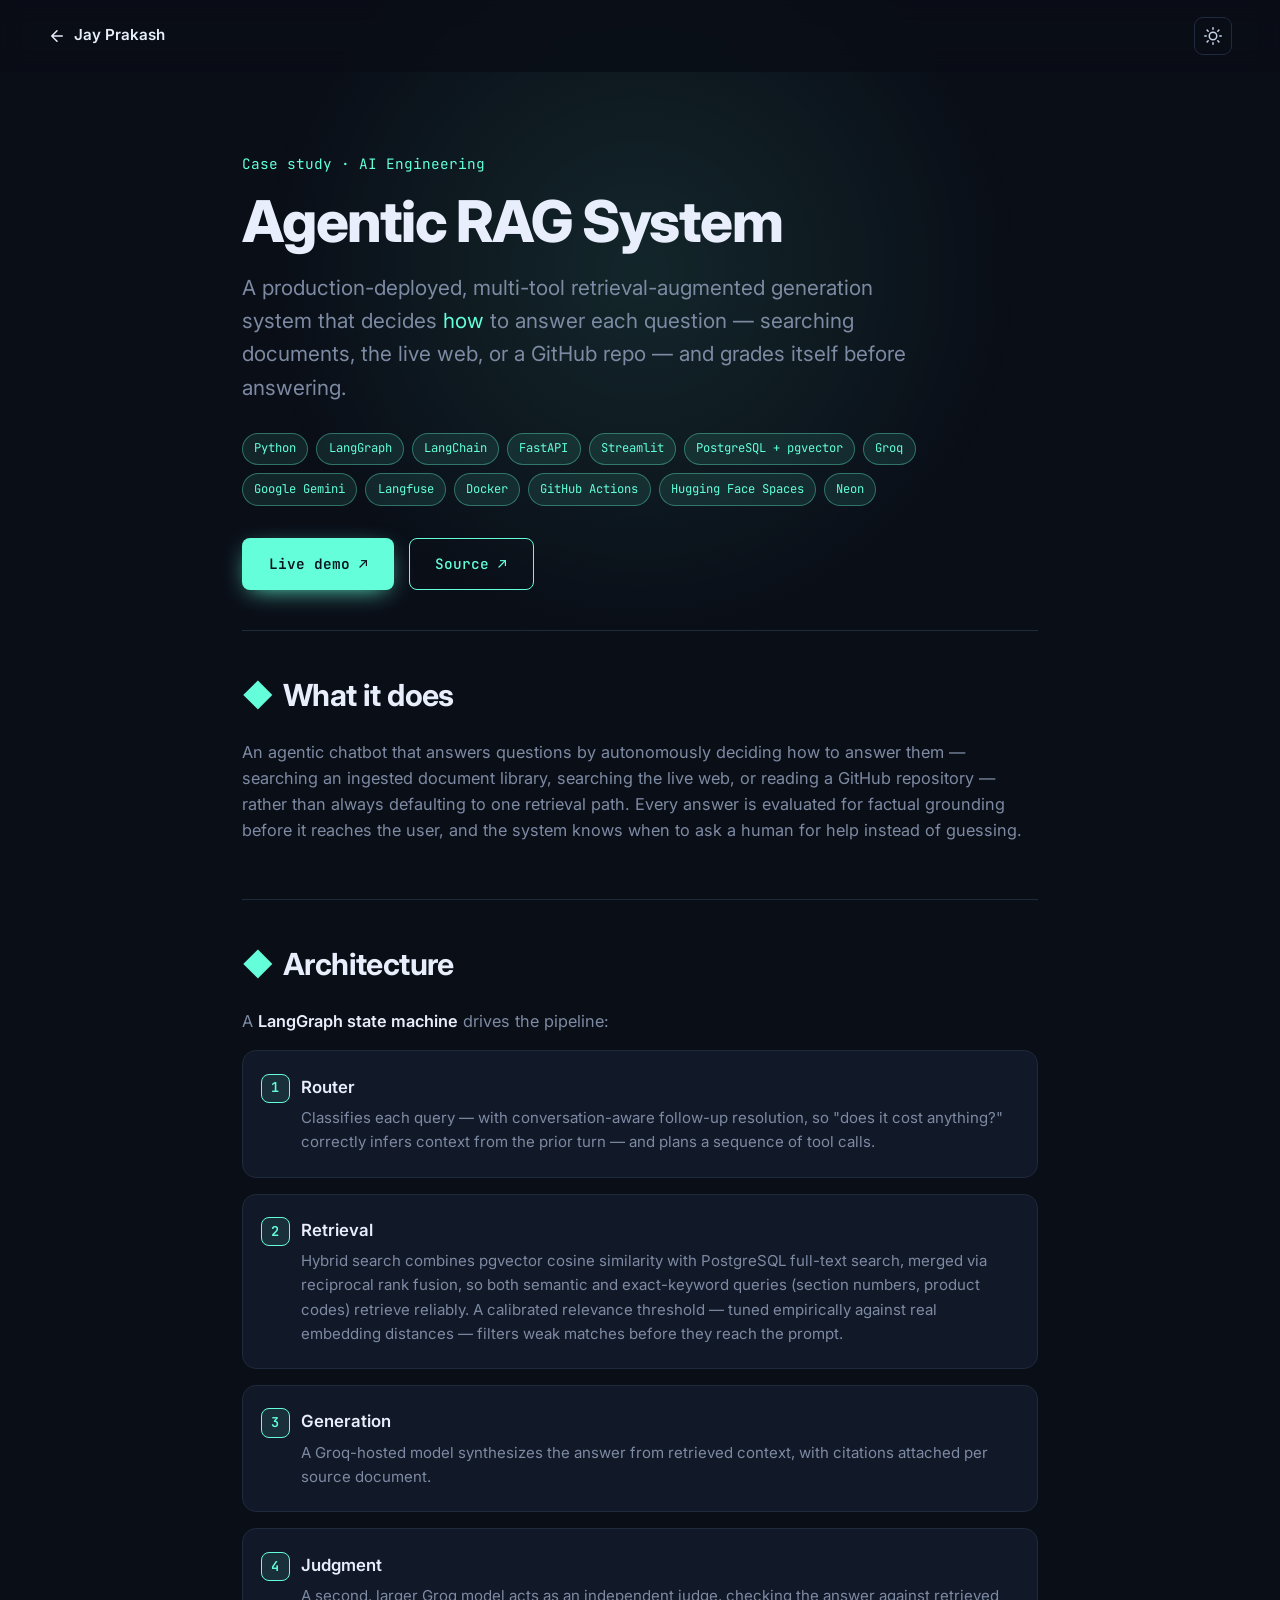
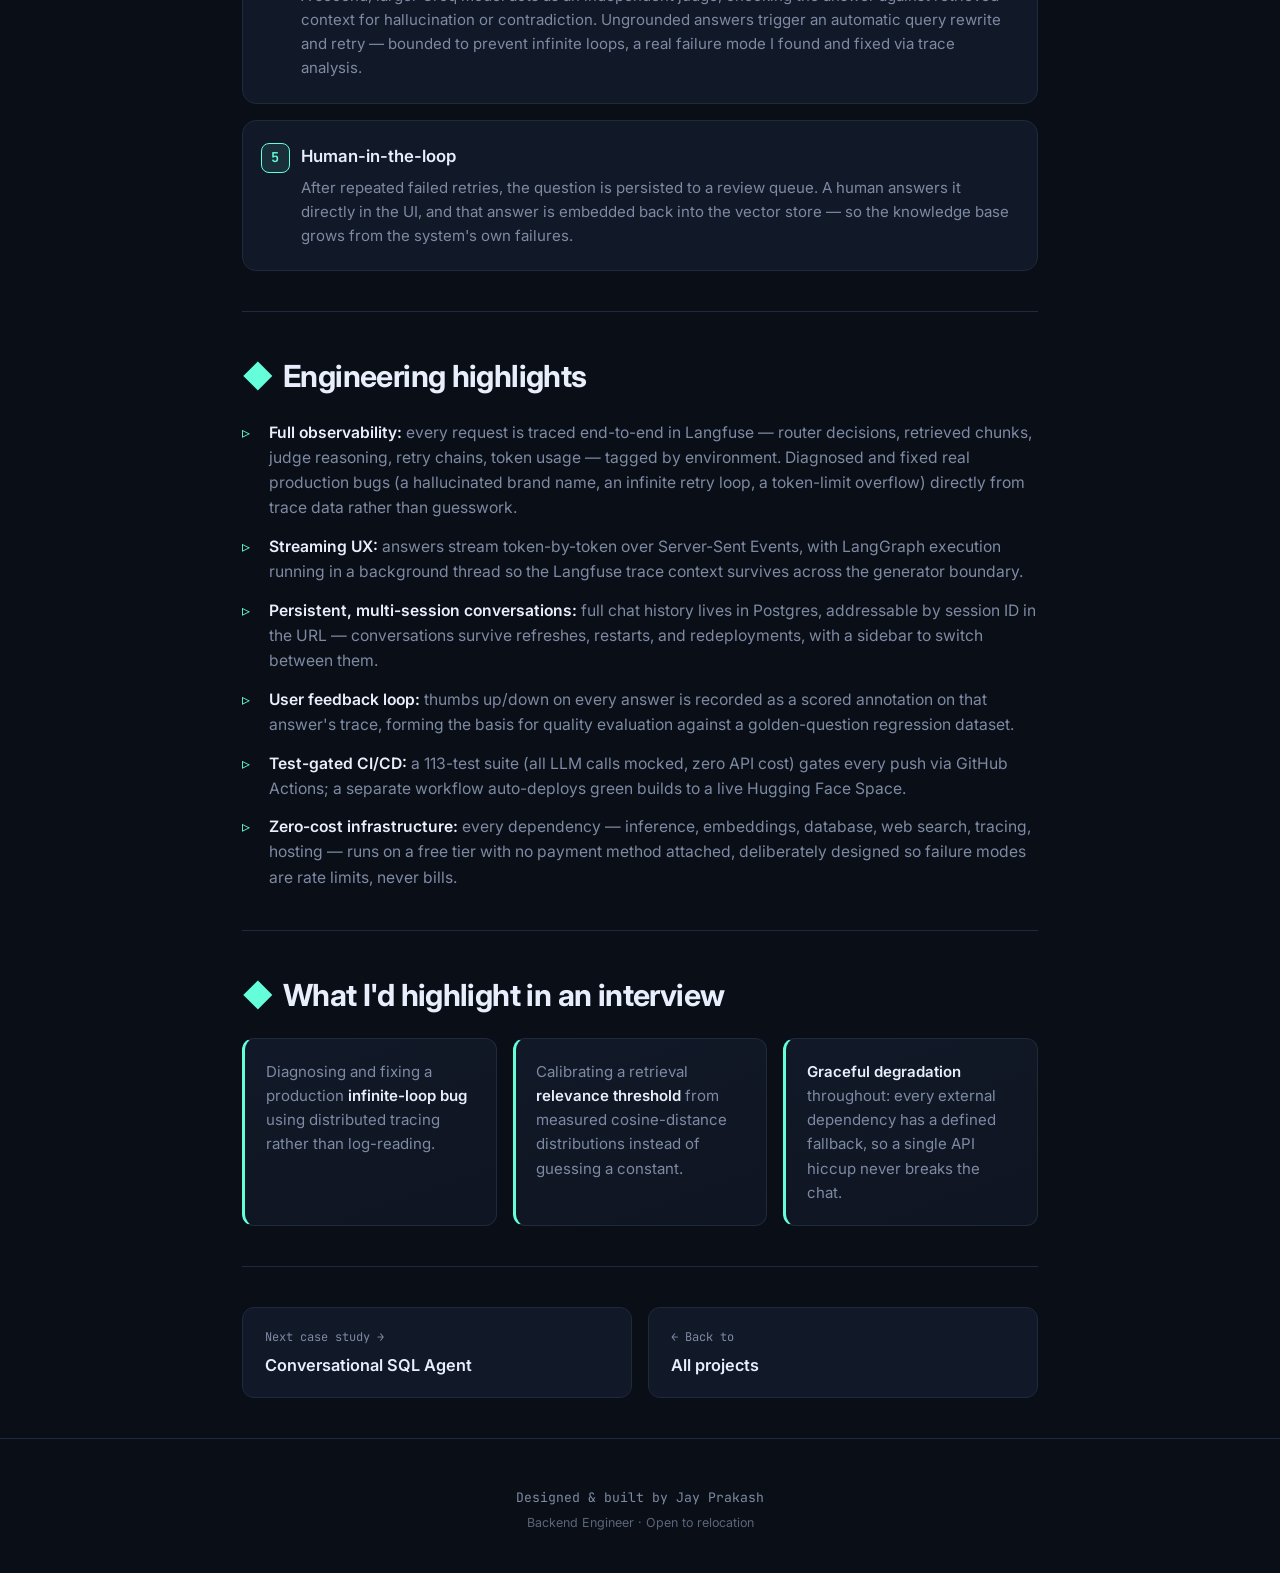
==== agentic-rag.html @ d2c7918d "Initial portfolio site Responsive single-page portfolio with dark/light theme, plus four project cas" ====
<!DOCTYPE html>
<html lang="en">
<head>
  <meta charset="UTF-8" />
  <meta name="viewport" content="width=device-width, initial-scale=1.0" />
  <title>Agentic RAG System — Case Study · Jay Prakash</title>
  <meta name="description" content="A production-deployed, multi-tool RAG system built with LangGraph: hybrid retrieval, LLM-as-judge grading, human-in-the-loop learning, and full Langfuse observability." />

  <link rel="preconnect" href="https://fonts.googleapis.com" />
  <link rel="preconnect" href="https://fonts.gstatic.com" crossorigin />
  <link href="https://fonts.googleapis.com/css2?family=Inter:wght@400;500;600;700;800&family=JetBrains+Mono:wght@400;500;600&display=swap" rel="stylesheet" />
  <link rel="stylesheet" href="styles.css" />
  <link rel="icon" href="data:image/svg+xml,<svg xmlns='http://www.w3.org/2000/svg' viewBox='0 0 100 100'><text y='.9em' font-size='90' font-family='monospace' font-weight='bold' fill='%2364ffda'>JP</text></svg>" />
</head>
<body>
  <div class="scroll-progress" id="scrollProgress"></div>

  <header class="cs-nav">
    <a href="index.html#projects" class="cs-back">
      <svg viewBox="0 0 24 24" width="18" height="18" fill="none" stroke="currentColor" stroke-width="2" stroke-linecap="round" stroke-linejoin="round"><path d="M19 12H5M12 19l-7-7 7-7"/></svg>
      Jay Prakash
    </a>
    <button class="nav__toggle" id="themeToggle" aria-label="Toggle theme">
      <svg class="icon-sun" viewBox="0 0 24 24" width="18" height="18"><path d="M12 17a5 5 0 1 0 0-10 5 5 0 0 0 0 10zM12 1v2M12 21v2M4.2 4.2l1.4 1.4M18.4 18.4l1.4 1.4M1 12h2M21 12h2M4.2 19.8l1.4-1.4M18.4 5.6l1.4-1.4" fill="none" stroke="currentColor" stroke-width="2" stroke-linecap="round"/></svg>
      <svg class="icon-moon" viewBox="0 0 24 24" width="18" height="18"><path d="M21 12.8A9 9 0 1 1 11.2 3a7 7 0 0 0 9.8 9.8z" fill="none" stroke="currentColor" stroke-width="2" stroke-linejoin="round"/></svg>
    </button>
  </header>

  <main class="cs-wrap">
    <section class="cs-hero">
      <p class="cs-eyebrow">Case study · AI Engineering</p>
      <h1 class="cs-title">Agentic RAG System</h1>
      <p class="cs-tagline">
        A production-deployed, multi-tool retrieval-augmented generation system that decides
        <em>how</em> to answer each question — searching documents, the live web, or a GitHub
        repo — and grades itself before answering.
      </p>
      <div class="cs-stack">
        <span>Python</span><span>LangGraph</span><span>LangChain</span><span>FastAPI</span><span>Streamlit</span>
        <span>PostgreSQL + pgvector</span><span>Groq</span><span>Google Gemini</span><span>Langfuse</span>
        <span>Docker</span><span>GitHub Actions</span><span>Hugging Face Spaces</span><span>Neon</span>
      </div>
      <div class="cs-actions">
        <a href="https://huggingface.co/spaces/jay0singha/agentic-ai" class="btn btn--primary" target="_blank" rel="noopener">Live demo ↗</a>
        <a href="https://github.com/jay0singh/agentic-ai" class="btn btn--ghost" target="_blank" rel="noopener">Source ↗</a>
      </div>
    </section>

    <section class="cs-section reveal">
      <h2><span class="cs-ic">◆</span> What it does</h2>
      <p>
        An agentic chatbot that answers questions by autonomously deciding how to answer them —
        searching an ingested document library, searching the live web, or reading a GitHub
        repository — rather than always defaulting to one retrieval path. Every answer is
        evaluated for factual grounding before it reaches the user, and the system knows when to
        ask a human for help instead of guessing.
      </p>
    </section>

    <section class="cs-section reveal">
      <h2><span class="cs-ic">◆</span> Architecture</h2>
      <p>A <strong>LangGraph state machine</strong> drives the pipeline:</p>
      <ol class="cs-steps">
        <li>
          <h3>Router</h3>
          <p>Classifies each query — with conversation-aware follow-up resolution, so "does it cost anything?" correctly infers context from the prior turn — and plans a sequence of tool calls.</p>
        </li>
        <li>
          <h3>Retrieval</h3>
          <p>Hybrid search combines pgvector cosine similarity with PostgreSQL full-text search, merged via reciprocal rank fusion, so both semantic and exact-keyword queries (section numbers, product codes) retrieve reliably. A calibrated relevance threshold — tuned empirically against real embedding distances — filters weak matches before they reach the prompt.</p>
        </li>
        <li>
          <h3>Generation</h3>
          <p>A Groq-hosted model synthesizes the answer from retrieved context, with citations attached per source document.</p>
        </li>
        <li>
          <h3>Judgment</h3>
          <p>A second, larger Groq model acts as an independent judge, checking the answer against retrieved context for hallucination or contradiction. Ungrounded answers trigger an automatic query rewrite and retry — bounded to prevent infinite loops, a real failure mode I found and fixed via trace analysis.</p>
        </li>
        <li>
          <h3>Human-in-the-loop</h3>
          <p>After repeated failed retries, the question is persisted to a review queue. A human answers it directly in the UI, and that answer is embedded back into the vector store — so the knowledge base grows from the system's own failures.</p>
        </li>
      </ol>
    </section>

    <section class="cs-section reveal">
      <h2><span class="cs-ic">◆</span> Engineering highlights</h2>
      <ul class="cs-list">
        <li><strong>Full observability:</strong> every request is traced end-to-end in Langfuse — router decisions, retrieved chunks, judge reasoning, retry chains, token usage — tagged by environment. Diagnosed and fixed real production bugs (a hallucinated brand name, an infinite retry loop, a token-limit overflow) directly from trace data rather than guesswork.</li>
        <li><strong>Streaming UX:</strong> answers stream token-by-token over Server-Sent Events, with LangGraph execution running in a background thread so the Langfuse trace context survives across the generator boundary.</li>
        <li><strong>Persistent, multi-session conversations:</strong> full chat history lives in Postgres, addressable by session ID in the URL — conversations survive refreshes, restarts, and redeployments, with a sidebar to switch between them.</li>
        <li><strong>User feedback loop:</strong> thumbs up/down on every answer is recorded as a scored annotation on that answer's trace, forming the basis for quality evaluation against a golden-question regression dataset.</li>
        <li><strong>Test-gated CI/CD:</strong> a 113-test suite (all LLM calls mocked, zero API cost) gates every push via GitHub Actions; a separate workflow auto-deploys green builds to a live Hugging Face Space.</li>
        <li><strong>Zero-cost infrastructure:</strong> every dependency — inference, embeddings, database, web search, tracing, hosting — runs on a free tier with no payment method attached, deliberately designed so failure modes are rate limits, never bills.</li>
      </ul>
    </section>

    <section class="cs-section reveal">
      <h2><span class="cs-ic">◆</span> What I'd highlight in an interview</h2>
      <div class="cs-cards">
        <div class="cs-callout">Diagnosing and fixing a production <strong>infinite-loop bug</strong> using distributed tracing rather than log-reading.</div>
        <div class="cs-callout">Calibrating a retrieval <strong>relevance threshold</strong> from measured cosine-distance distributions instead of guessing a constant.</div>
        <div class="cs-callout"><strong>Graceful degradation</strong> throughout: every external dependency has a defined fallback, so a single API hiccup never breaks the chat.</div>
      </div>
    </section>

    <nav class="cs-more">
      <a href="conversational-sql-agent.html">
        <span>Next case study →</span>
        <strong>Conversational SQL Agent</strong>
      </a>
      <a href="index.html#projects">
        <span>← Back to</span>
        <strong>All projects</strong>
      </a>
    </nav>
  </main>

  <footer class="footer">
    <p class="footer__note">Designed &amp; built by Jay Prakash</p>
    <p class="footer__sub">Backend Engineer · Open to relocation</p>
  </footer>

  <script src="case-study.js"></script>
</body>
</html>
---- styles.css ----
/* ============================================================
   Jay Prakash — Portfolio
   ============================================================ */

:root {
  --bg: #0a0e17;
  --bg-alt: #0f1522;
  --card: #111827;
  --card-hover: #161f31;
  --border: #1f2a3d;
  --text: #c8d3e6;
  --text-strong: #e8eefb;
  --text-dim: #7d8aa3;
  --accent: #64ffda;
  --accent-dim: rgba(100, 255, 218, 0.1);
  --accent-glow: rgba(100, 255, 218, 0.15);
  --font-sans: 'Inter', system-ui, -apple-system, sans-serif;
  --font-mono: 'JetBrains Mono', ui-monospace, 'SF Mono', Menlo, monospace;
  --nav-h: 72px;
  --max: 1080px;
  --ease: cubic-bezier(0.16, 1, 0.3, 1);
}

:root[data-theme='light'] {
  --bg: #f7f9fc;
  --bg-alt: #eef2f8;
  --card: #ffffff;
  --card-hover: #ffffff;
  --border: #dde4ef;
  --text: #3d4a5c;
  --text-strong: #0f1c2e;
  --text-dim: #6b7688;
  --accent: #0ea885;
  --accent-dim: rgba(14, 168, 133, 0.08);
  --accent-glow: rgba(14, 168, 133, 0.12);
}

* { box-sizing: border-box; margin: 0; padding: 0; }

html { scroll-behavior: smooth; scroll-padding-top: var(--nav-h); }

body {
  background: var(--bg);
  color: var(--text);
  font-family: var(--font-sans);
  line-height: 1.6;
  -webkit-font-smoothing: antialiased;
  overflow-x: hidden;
  transition: background 0.4s var(--ease), color 0.4s var(--ease);
}

/* subtle gradient glow behind hero */
body::before {
  content: '';
  position: fixed;
  top: -20%; left: 50%;
  width: 900px; height: 900px;
  transform: translateX(-50%);
  background: radial-gradient(circle, var(--accent-glow) 0%, transparent 60%);
  pointer-events: none;
  z-index: 0;
  opacity: 0.7;
}

a { color: var(--accent); text-decoration: none; transition: color 0.2s; }

strong { color: var(--text-strong); font-weight: 600; }
em { color: var(--accent); font-style: normal; }

/* ---------- Scroll progress ---------- */
.scroll-progress {
  position: fixed; top: 0; left: 0; height: 3px; width: 0%;
  background: linear-gradient(90deg, var(--accent), #4a9eff);
  z-index: 100; transition: width 0.1s linear;
}

/* ---------- Nav ---------- */
.nav {
  position: fixed; top: 0; left: 0; right: 0; height: var(--nav-h);
  display: flex; align-items: center; justify-content: space-between;
  padding: 0 clamp(1.2rem, 5vw, 3rem);
  z-index: 90;
  backdrop-filter: blur(12px);
  background: color-mix(in srgb, var(--bg) 78%, transparent);
  border-bottom: 1px solid transparent;
  transition: border-color 0.3s, background 0.3s, height 0.3s;
}
.nav.scrolled { height: 60px; border-bottom-color: var(--border); }

.nav__logo {
  font-family: var(--font-mono); font-weight: 700; font-size: 1.4rem;
  color: var(--text-strong); letter-spacing: -0.02em;
}
.nav__logo span { color: var(--accent); }

.nav__links { display: flex; gap: 2rem; align-items: center; }
.nav__links a {
  font-size: 0.86rem; color: var(--text-dim); font-weight: 500;
  position: relative; padding: 0.3rem 0;
}
.nav__links a::before {
  content: ''; position: absolute; bottom: 0; left: 0; width: 0; height: 2px;
  background: var(--accent); transition: width 0.3s var(--ease);
}
.nav__links a:hover { color: var(--text-strong); }
.nav__links a:hover::before { width: 100%; }

.nav__right { display: flex; align-items: center; gap: 0.75rem; }
.nav__toggle {
  background: none; border: 1px solid var(--border); color: var(--text);
  width: 38px; height: 38px; border-radius: 9px; cursor: pointer;
  display: grid; place-items: center; transition: all 0.25s;
  flex-shrink: 0;
}
.nav__toggle:hover { border-color: var(--accent); color: var(--accent); }
.icon-moon { display: none; }
:root[data-theme='light'] .icon-sun { display: none; }
:root[data-theme='light'] .icon-moon { display: block; }

/* Hamburger */
.nav__burger {
  display: none; background: none; border: none; cursor: pointer;
  width: 40px; height: 40px; padding: 9px 8px; position: relative; z-index: 95;
}
.nav__burger span {
  display: block; height: 2px; width: 100%; background: var(--text-strong);
  border-radius: 2px; transition: transform 0.3s var(--ease), opacity 0.2s;
}
.nav__burger span + span { margin-top: 5px; }
body.menu-open .nav__burger span:nth-child(1) { transform: translateY(7px) rotate(45deg); }
body.menu-open .nav__burger span:nth-child(2) { opacity: 0; }
body.menu-open .nav__burger span:nth-child(3) { transform: translateY(-7px) rotate(-45deg); }

.nav__backdrop {
  position: fixed; inset: 0; z-index: 80;
  background: rgba(0,0,0,0.5); backdrop-filter: blur(2px);
  opacity: 0; visibility: hidden; transition: opacity 0.3s, visibility 0.3s;
}
body.menu-open .nav__backdrop { opacity: 1; visibility: visible; }

/* ---------- Layout ---------- */
main { position: relative; z-index: 1; }
.section {
  max-width: var(--max); margin: 0 auto;
  padding: clamp(4rem, 10vw, 7rem) clamp(1.2rem, 5vw, 2rem);
}
.section__title {
  display: flex; align-items: center; gap: 0.75rem;
  font-size: clamp(1.5rem, 4vw, 2rem); color: var(--text-strong);
  font-weight: 700; margin-bottom: 2.5rem; letter-spacing: -0.02em;
}
.section__title::after {
  content: ''; height: 1px; flex: 1; max-width: 260px;
  background: var(--border);
}
.section__num { font-family: var(--font-mono); color: var(--accent); font-size: 1rem; font-weight: 500; }

/* ---------- Hero ---------- */
.hero {
  min-height: 100vh; min-height: 100dvh; display: flex; flex-direction: column; justify-content: center;
  max-width: var(--max); margin: 0 auto;
  padding: var(--nav-h) clamp(1.2rem, 5vw, 2rem) 4rem;
  position: relative;
}
.hero__eyebrow {
  font-family: var(--font-mono); color: var(--accent);
  font-size: 0.95rem; margin-bottom: 1.4rem; margin-left: 3px;
}
.hero__name {
  font-size: clamp(2.8rem, 9vw, 5.2rem); font-weight: 800;
  color: var(--text-strong); line-height: 1.05; letter-spacing: -0.03em;
}
.hero__tagline {
  font-size: clamp(1.8rem, 7vw, 4rem); font-weight: 800;
  color: var(--text-dim); line-height: 1.05; letter-spacing: -0.03em;
  margin-top: 0.4rem;
}
.hero__desc {
  max-width: 560px; margin-top: 1.8rem; font-size: 1.05rem;
  color: var(--text-dim);
}
.hero__cta { display: flex; gap: 1rem; margin-top: 2.5rem; flex-wrap: wrap; }

.btn {
  display: inline-flex; align-items: center; gap: 0.5rem;
  font-family: var(--font-mono); font-size: 0.9rem; font-weight: 500;
  padding: 0.85rem 1.6rem; border-radius: 8px; cursor: pointer;
  transition: all 0.25s var(--ease); border: 1px solid transparent;
}
.btn--primary {
  background: var(--accent); color: #04121b; font-weight: 600;
  box-shadow: 0 6px 24px -8px var(--accent);
}
.btn--primary:hover { transform: translateY(-3px); box-shadow: 0 12px 30px -8px var(--accent); color: #04121b; }
.btn--ghost { border-color: var(--accent); color: var(--accent); }
.btn--ghost:hover { background: var(--accent-dim); transform: translateY(-3px); }
.btn--lg { padding: 1.1rem 2.4rem; font-size: 1rem; }

.hero__stats {
  display: flex; gap: clamp(1.5rem, 5vw, 3.5rem); margin-top: 3.5rem;
  flex-wrap: wrap;
}
.stat { display: flex; flex-direction: column; }
.stat__num {
  font-family: var(--font-mono); font-size: clamp(1.8rem, 5vw, 2.6rem);
  font-weight: 700; color: var(--accent); line-height: 1;
}
.stat__label { font-size: 0.82rem; color: var(--text-dim); margin-top: 0.5rem; max-width: 130px; }

.hero__scroll {
  position: absolute; bottom: 2rem; left: 50%; transform: translateX(-50%);
  width: 26px; height: 42px; border: 2px solid var(--text-dim); border-radius: 14px;
  display: none;
}
.hero__scroll span {
  position: absolute; top: 8px; left: 50%; transform: translateX(-50%);
  width: 4px; height: 8px; border-radius: 2px; background: var(--accent);
  animation: scrollDot 1.8s infinite;
}
@keyframes scrollDot { 0% { opacity: 0; top: 8px; } 40% { opacity: 1; } 80% { opacity: 0; top: 22px; } 100% { opacity: 0; } }
@media (min-height: 700px) { .hero__scroll { display: block; } }

/* ---------- About ---------- */
.about { display: grid; grid-template-columns: 1.5fr 1fr; gap: 3rem; align-items: start; }
.about__text p { margin-bottom: 1.1rem; color: var(--text-dim); }
.about__stack {
  list-style: none; display: grid; grid-template-columns: repeat(2, 1fr);
  gap: 0.5rem 1.5rem; margin-top: 0.8rem;
}
.about__stack li {
  position: relative; padding-left: 1.4rem; font-family: var(--font-mono);
  font-size: 0.85rem; color: var(--text);
}
.about__stack li::before { content: '▹'; position: absolute; left: 0; color: var(--accent); }

.about__card {
  background: var(--card); border: 1px solid var(--border); border-radius: 16px;
  padding: 2rem; position: sticky; top: calc(var(--nav-h) + 1rem);
}
.about__photo {
  position: relative; border-radius: 14px; overflow: hidden;
  margin-bottom: 1.6rem; aspect-ratio: 4 / 5;
  border: 1px solid var(--border);
}
.about__photo img {
  width: 100%; height: 100%; object-fit: cover; object-position: center 25%;
  display: block; transition: transform 0.5s var(--ease), filter 0.4s;
  filter: grayscale(15%) contrast(1.02);
}
.about__card:hover .about__photo img { transform: scale(1.04); filter: none; }
.about__photo::after {
  content: ''; position: absolute; inset: 0;
  background: linear-gradient(160deg, transparent 55%, var(--accent-dim));
  mix-blend-mode: screen; pointer-events: none;
}
.about__facts { list-style: none; display: flex; flex-direction: column; gap: 0.9rem; }
.about__facts li {
  display: flex; justify-content: space-between; align-items: center;
  font-size: 0.9rem; color: var(--text-strong); gap: 1rem;
  padding-bottom: 0.9rem; border-bottom: 1px solid var(--border);
}
.about__facts li:last-child { border-bottom: none; padding-bottom: 0; }
.about__facts li span:first-child { color: var(--text-dim); font-size: 0.82rem; }
.pill {
  background: var(--accent-dim); color: var(--accent) !important;
  font-family: var(--font-mono); font-size: 0.72rem !important; font-weight: 500;
  padding: 0.25rem 0.6rem; border-radius: 20px; border: 1px solid var(--accent);
}

/* ---------- Skills ---------- */
.skills { display: grid; grid-template-columns: repeat(auto-fit, minmax(260px, 1fr)); gap: 1.2rem; }
.skill-group {
  background: var(--card); border: 1px solid var(--border); border-radius: 14px;
  padding: 1.5rem; transition: transform 0.3s var(--ease), border-color 0.3s;
}
.skill-group:hover { transform: translateY(-4px); border-color: var(--accent); }
.skill-group h3 {
  font-family: var(--font-mono); font-size: 0.8rem; text-transform: uppercase;
  letter-spacing: 0.1em; color: var(--accent); margin-bottom: 1rem;
}
.tags { display: flex; flex-wrap: wrap; gap: 0.5rem; }
.tags span {
  font-size: 0.82rem; padding: 0.35rem 0.75rem; border-radius: 7px;
  background: var(--bg-alt); border: 1px solid var(--border); color: var(--text);
  transition: all 0.2s;
}
.skill-group:hover .tags span { border-color: color-mix(in srgb, var(--accent) 40%, var(--border)); }

/* ---------- Timeline ---------- */
.timeline { position: relative; padding-left: 2rem; }
.tl-item { position: relative; }
.tl-marker {
  position: absolute; left: -2rem; top: 6px; width: 14px; height: 14px;
  border-radius: 50%; background: var(--accent); box-shadow: 0 0 0 4px var(--accent-dim);
}
.tl-content {
  background: var(--card); border: 1px solid var(--border); border-radius: 14px;
  padding: 1.8rem; transition: border-color 0.3s;
}
.tl-content:hover { border-color: var(--accent); }
.tl-head { display: flex; justify-content: space-between; align-items: baseline; flex-wrap: wrap; gap: 0.5rem; margin-bottom: 1.2rem; }
.tl-head h3 { font-size: 1.2rem; color: var(--text-strong); font-weight: 600; }
.tl-company { color: var(--accent); font-weight: 500; }
.tl-date { font-family: var(--font-mono); font-size: 0.8rem; color: var(--text-dim); }
.tl-points { list-style: none; display: flex; flex-direction: column; gap: 0.8rem; }
.tl-points li { position: relative; padding-left: 1.5rem; color: var(--text-dim); font-size: 0.95rem; }
.tl-points li::before { content: '▹'; position: absolute; left: 0; color: var(--accent); }

/* ---------- Projects ---------- */
.projects { display: grid; grid-template-columns: repeat(2, 1fr); gap: 1.4rem; }
.project {
  background: var(--card); border: 1px solid var(--border); border-radius: 16px;
  padding: 2rem; display: flex; flex-direction: column; position: relative;
  transition: transform 0.35s var(--ease), border-color 0.3s, box-shadow 0.35s;
}
.project:hover {
  transform: translateY(-8px); border-color: var(--accent);
  box-shadow: 0 20px 40px -20px rgba(0,0,0,0.5);
}
.project__top { display: flex; justify-content: space-between; align-items: center; margin-bottom: 1.3rem; }
.project__folder { color: var(--accent); }
.project__links { display: flex; gap: 1rem; }
.project__links a { color: var(--text-dim); display: grid; place-items: center; }
.project__links a:hover { color: var(--accent); transform: translateY(-2px); }
.project__badge {
  position: absolute; top: 1.5rem; right: 5.5rem;
  font-family: var(--font-mono); font-size: 0.68rem; color: var(--accent);
  background: var(--accent-dim); padding: 0.2rem 0.6rem; border-radius: 20px;
  border: 1px solid var(--accent); display: none;
}
.project:has(.project__badge) .project__badge { display: block; }
.project__title { font-size: 1.3rem; color: var(--text-strong); font-weight: 600; margin-bottom: 0.8rem; }
.project__desc { color: var(--text-dim); font-size: 0.92rem; flex: 1; }
.project__tech {
  list-style: none; display: flex; flex-wrap: wrap; gap: 0.5rem 1rem; margin-top: 1.4rem;
}
.project__tech li { font-family: var(--font-mono); font-size: 0.76rem; color: var(--text-dim); }

/* ---------- Contact ---------- */
.section--contact { text-align: center; max-width: 640px; }
.contact__eyebrow { font-family: var(--font-mono); color: var(--accent); font-size: 0.95rem; margin-bottom: 1rem; }
.contact__title { font-size: clamp(2.2rem, 7vw, 3.5rem); color: var(--text-strong); font-weight: 800; letter-spacing: -0.03em; }
.contact__desc { color: var(--text-dim); margin: 1.5rem auto 2.5rem; }

/* ---------- Footer ---------- */
.footer { text-align: center; padding: 3rem 1rem 2.5rem; border-top: 1px solid var(--border); }
.footer__socials { display: flex; justify-content: center; gap: 1.5rem; margin-bottom: 1.5rem; }
.footer__socials a { color: var(--text-dim); }
.footer__socials a:hover { color: var(--accent); transform: translateY(-3px); }
.footer__note { font-family: var(--font-mono); font-size: 0.82rem; color: var(--text-dim); }
.footer__sub { font-size: 0.78rem; color: var(--text-dim); margin-top: 0.3rem; opacity: 0.7; }

/* ---------- Reveal animations ---------- */
.reveal { opacity: 0; transform: translateY(24px); transition: opacity 0.7s var(--ease), transform 0.7s var(--ease); }
.reveal.in { opacity: 1; transform: none; }
@media (prefers-reduced-motion: reduce) {
  .reveal { opacity: 1; transform: none; transition: none; }
  html { scroll-behavior: auto; }
}

/* ---------- Responsive ---------- */

/* Tablet */
@media (max-width: 900px) {
  .about { grid-template-columns: 1fr; gap: 2rem; }
  .about__card { position: static; max-width: 420px; }
  .section__title::after { max-width: 120px; }
}

/* Projects stack sooner (cards are content-dense) */
@media (max-width: 720px) {
  .projects { grid-template-columns: 1fr; }
}

/* Mobile nav: slide-in panel + hamburger */
@media (max-width: 760px) {
  .nav__burger { display: block; }
  .nav__links {
    position: fixed; top: 0; right: 0; z-index: 85;
    height: 100dvh; width: min(78vw, 320px);
    flex-direction: column; justify-content: center; align-items: flex-start;
    gap: 1.6rem; padding: 2rem 2.2rem;
    background: var(--bg-alt); border-left: 1px solid var(--border);
    box-shadow: -20px 0 50px -20px rgba(0,0,0,0.5);
    transform: translateX(100%); transition: transform 0.4s var(--ease);
  }
  body.menu-open .nav__links { transform: translateX(0); }
  .nav__links a { font-size: 1.15rem; color: var(--text-strong); }
  .nav__links a::before { bottom: -4px; }
}

/* Small phones */
@media (max-width: 560px) {
  html { scroll-padding-top: 60px; }
  .nav { height: 60px; }
  .hero { padding-top: 60px; }
  .hero__stats { gap: 1.4rem 2rem; margin-top: 2.5rem; }
  .stat__label { max-width: none; }
  .about__stack { grid-template-columns: 1fr; }
  .hero__cta { gap: 0.75rem; }
  .hero__cta .btn { flex: 1; justify-content: center; min-width: 0; }
  .projects, .skills { grid-template-columns: 1fr; }
  .project, .skill-group, .tl-content { padding: 1.4rem; }
  .project__badge { right: 5rem; }
  .timeline { padding-left: 1.4rem; }
  .tl-marker { left: -1.4rem; }
  .section { padding-left: 1.1rem; padding-right: 1.1rem; }
}

/* Tiny phones */
@media (max-width: 360px) {
  .hero__cta { flex-direction: column; }
  .hero__cta .btn { width: 100%; }
  .hero__stats { flex-direction: column; gap: 1.2rem; }
}

/* ============================================================
   Case-study pages
   ============================================================ */
.cs-nav {
  position: fixed; top: 0; left: 0; right: 0; height: var(--nav-h); z-index: 90;
  display: flex; align-items: center; justify-content: space-between;
  padding: 0 clamp(1.2rem, 5vw, 3rem);
  backdrop-filter: blur(12px);
  background: color-mix(in srgb, var(--bg) 78%, transparent);
  border-bottom: 1px solid transparent; transition: border-color 0.3s, height 0.3s;
}
.cs-nav.scrolled { height: 60px; border-bottom-color: var(--border); }
.cs-back {
  display: inline-flex; align-items: center; gap: 0.5rem; font-weight: 600;
  color: var(--text-strong); font-size: 0.95rem;
}
.cs-back svg { transition: transform 0.25s var(--ease); }
.cs-back:hover { color: var(--accent); }
.cs-back:hover svg { transform: translateX(-4px); }

.cs-wrap { max-width: 860px; margin: 0 auto; padding: 0 clamp(1.2rem, 5vw, 2rem); position: relative; z-index: 1; }

.cs-hero { padding: calc(var(--nav-h) + clamp(2.5rem, 8vw, 5rem)) 0 2.5rem; }
.cs-eyebrow { font-family: var(--font-mono); color: var(--accent); font-size: 0.9rem; margin-bottom: 1rem; }
.cs-title { font-size: clamp(2.2rem, 7vw, 3.6rem); font-weight: 800; color: var(--text-strong); letter-spacing: -0.03em; line-height: 1.05; }
.cs-tagline { font-size: clamp(1.05rem, 2.5vw, 1.3rem); color: var(--text-dim); margin-top: 1.2rem; max-width: 680px; }
.cs-stack { display: flex; flex-wrap: wrap; gap: 0.5rem; margin-top: 1.8rem; }
.cs-stack span {
  font-family: var(--font-mono); font-size: 0.76rem; padding: 0.35rem 0.7rem;
  border-radius: 20px; background: var(--accent-dim); color: var(--accent);
  border: 1px solid color-mix(in srgb, var(--accent) 35%, transparent);
}
.cs-actions { display: flex; flex-wrap: wrap; gap: 0.9rem; margin-top: 2rem; }

.cs-section { padding: 2.5rem 0; border-top: 1px solid var(--border); }
.cs-section:first-of-type { border-top: none; }
.cs-section h2 {
  font-size: clamp(1.4rem, 4vw, 1.9rem); color: var(--text-strong); font-weight: 700;
  letter-spacing: -0.02em; margin-bottom: 1.2rem; display: flex; align-items: center; gap: 0.6rem;
}
.cs-section h2 .cs-ic { color: var(--accent); display: inline-flex; }
.cs-section > p { color: var(--text-dim); margin-bottom: 1rem; font-size: 1.02rem; }
.cs-section strong { color: var(--text-strong); }
.cs-section em { color: var(--accent); font-style: normal; }

/* Architecture stepper */
.cs-steps { list-style: none; counter-reset: step; display: flex; flex-direction: column; gap: 1rem; }
.cs-steps > li {
  position: relative; background: var(--card); border: 1px solid var(--border);
  border-radius: 14px; padding: 1.4rem 1.5rem 1.4rem 3.6rem; counter-increment: step;
  transition: border-color 0.3s, transform 0.3s var(--ease);
}
.cs-steps > li:hover { border-color: var(--accent); transform: translateX(4px); }
.cs-steps > li::before {
  content: counter(step); position: absolute; left: 1.1rem; top: 1.4rem;
  width: 1.7rem; height: 1.7rem; border-radius: 8px; display: grid; place-items: center;
  font-family: var(--font-mono); font-size: 0.85rem; font-weight: 600;
  background: var(--accent-dim); color: var(--accent); border: 1px solid var(--accent);
}
.cs-steps h3 { font-size: 1.05rem; color: var(--text-strong); margin-bottom: 0.35rem; font-weight: 600; }
.cs-steps p { color: var(--text-dim); font-size: 0.94rem; margin: 0; }

/* Highlight / feature list */
.cs-list { list-style: none; display: flex; flex-direction: column; gap: 0.85rem; }
.cs-list li { position: relative; padding-left: 1.7rem; color: var(--text-dim); font-size: 0.98rem; }
.cs-list li::before {
  content: '▹'; position: absolute; left: 0; top: 0; color: var(--accent); font-size: 1rem;
}
.cs-list li strong { color: var(--text-strong); }

/* Interview callout cards */
.cs-cards { display: grid; grid-template-columns: repeat(auto-fit, minmax(230px, 1fr)); gap: 1rem; }
.cs-callout {
  background: linear-gradient(160deg, var(--card), var(--bg-alt));
  border: 1px solid var(--border); border-left: 3px solid var(--accent);
  border-radius: 12px; padding: 1.3rem; color: var(--text-dim); font-size: 0.94rem;
}
.cs-callout strong { color: var(--text-strong); }

/* Prev/next footer nav */
.cs-more { display: flex; flex-wrap: wrap; gap: 1rem; padding: 2.5rem 0; border-top: 1px solid var(--border); }
.cs-more a {
  flex: 1; min-width: 220px; background: var(--card); border: 1px solid var(--border);
  border-radius: 12px; padding: 1.2rem 1.4rem; transition: border-color 0.3s, transform 0.3s var(--ease);
}
.cs-more a:hover { border-color: var(--accent); transform: translateY(-3px); }
.cs-more span { display: block; font-family: var(--font-mono); font-size: 0.75rem; color: var(--text-dim); margin-bottom: 0.3rem; }
.cs-more strong { color: var(--text-strong); font-size: 1.02rem; }

/* Project-card case-study link */
.project__cta {
  display: inline-flex; align-items: center; gap: 0.4rem; margin-top: 1.2rem;
  font-family: var(--font-mono); font-size: 0.82rem; font-weight: 500; color: var(--accent);
  align-self: flex-start;
}
.project__cta svg { transition: transform 0.25s var(--ease); }
.project:hover .project__cta svg { transform: translateX(4px); }

@media (max-width: 560px) {
  .cs-actions .btn { flex: 1; justify-content: center; }
}
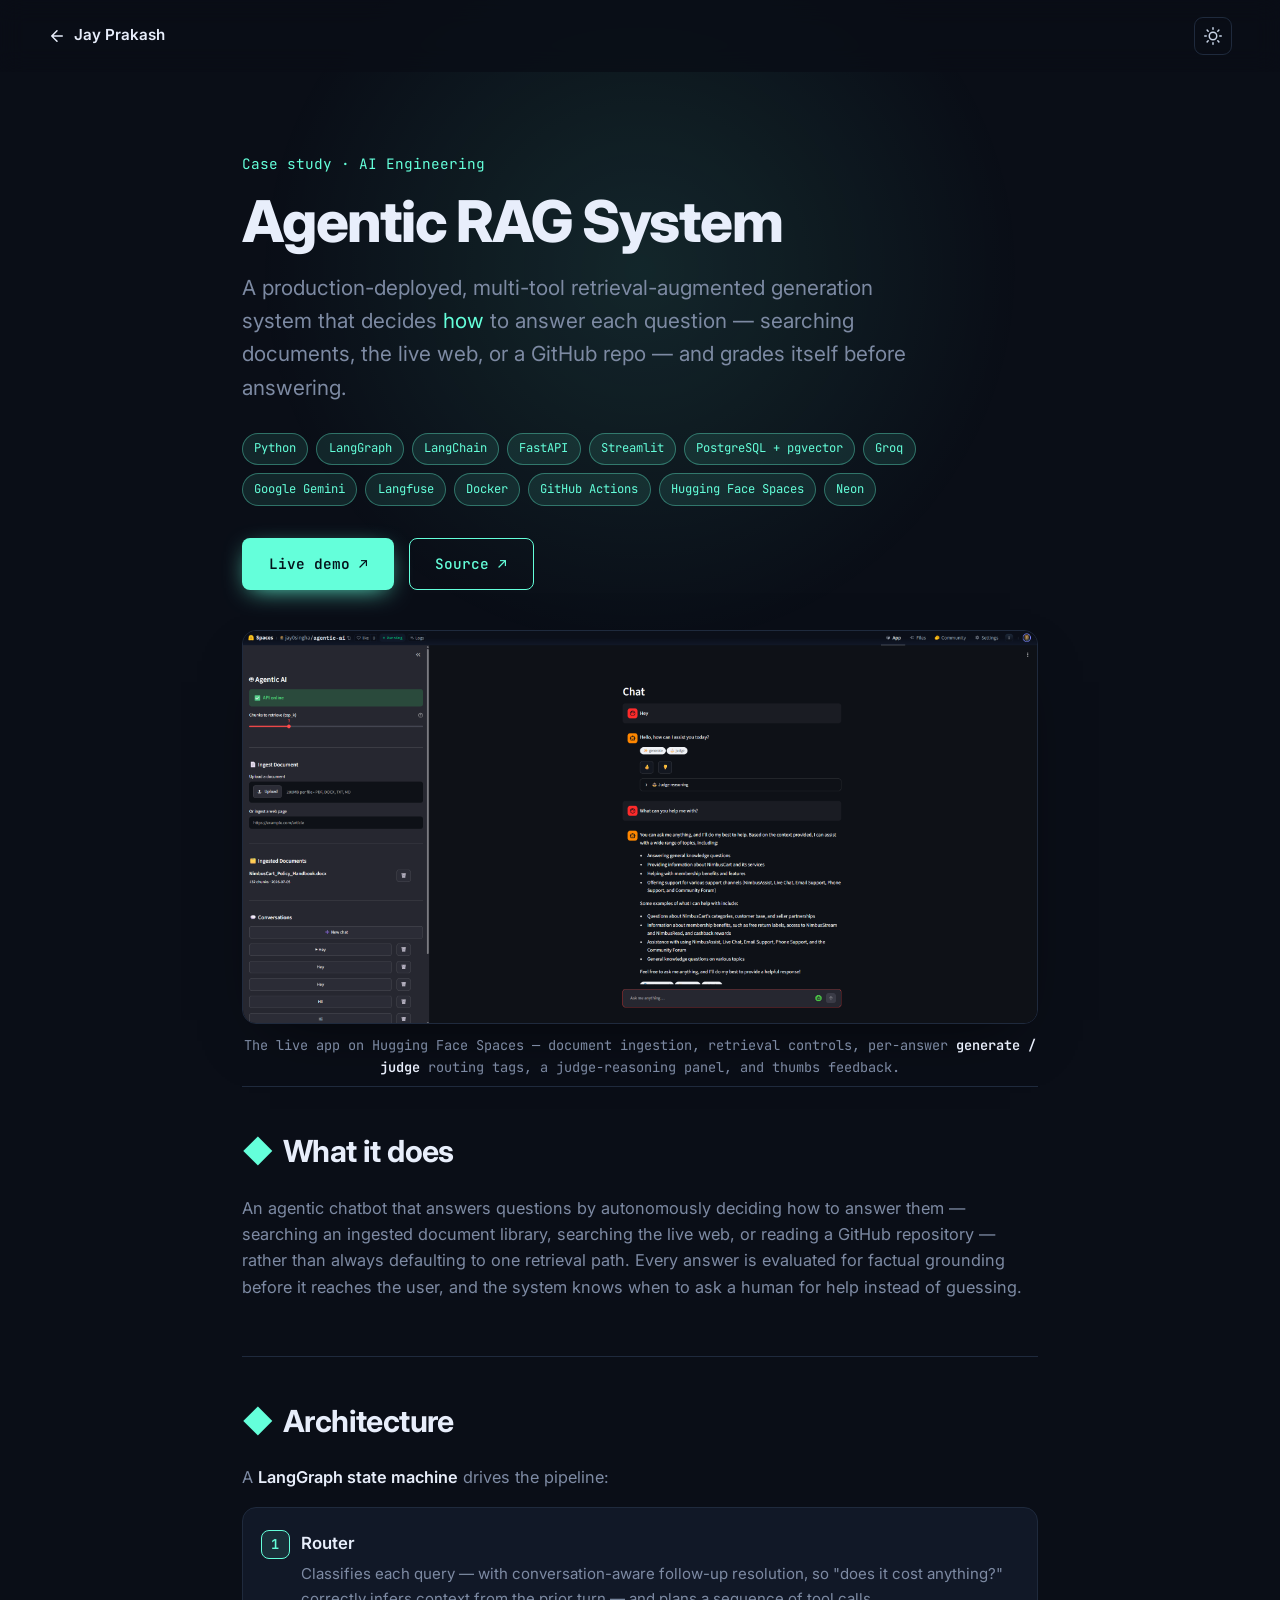
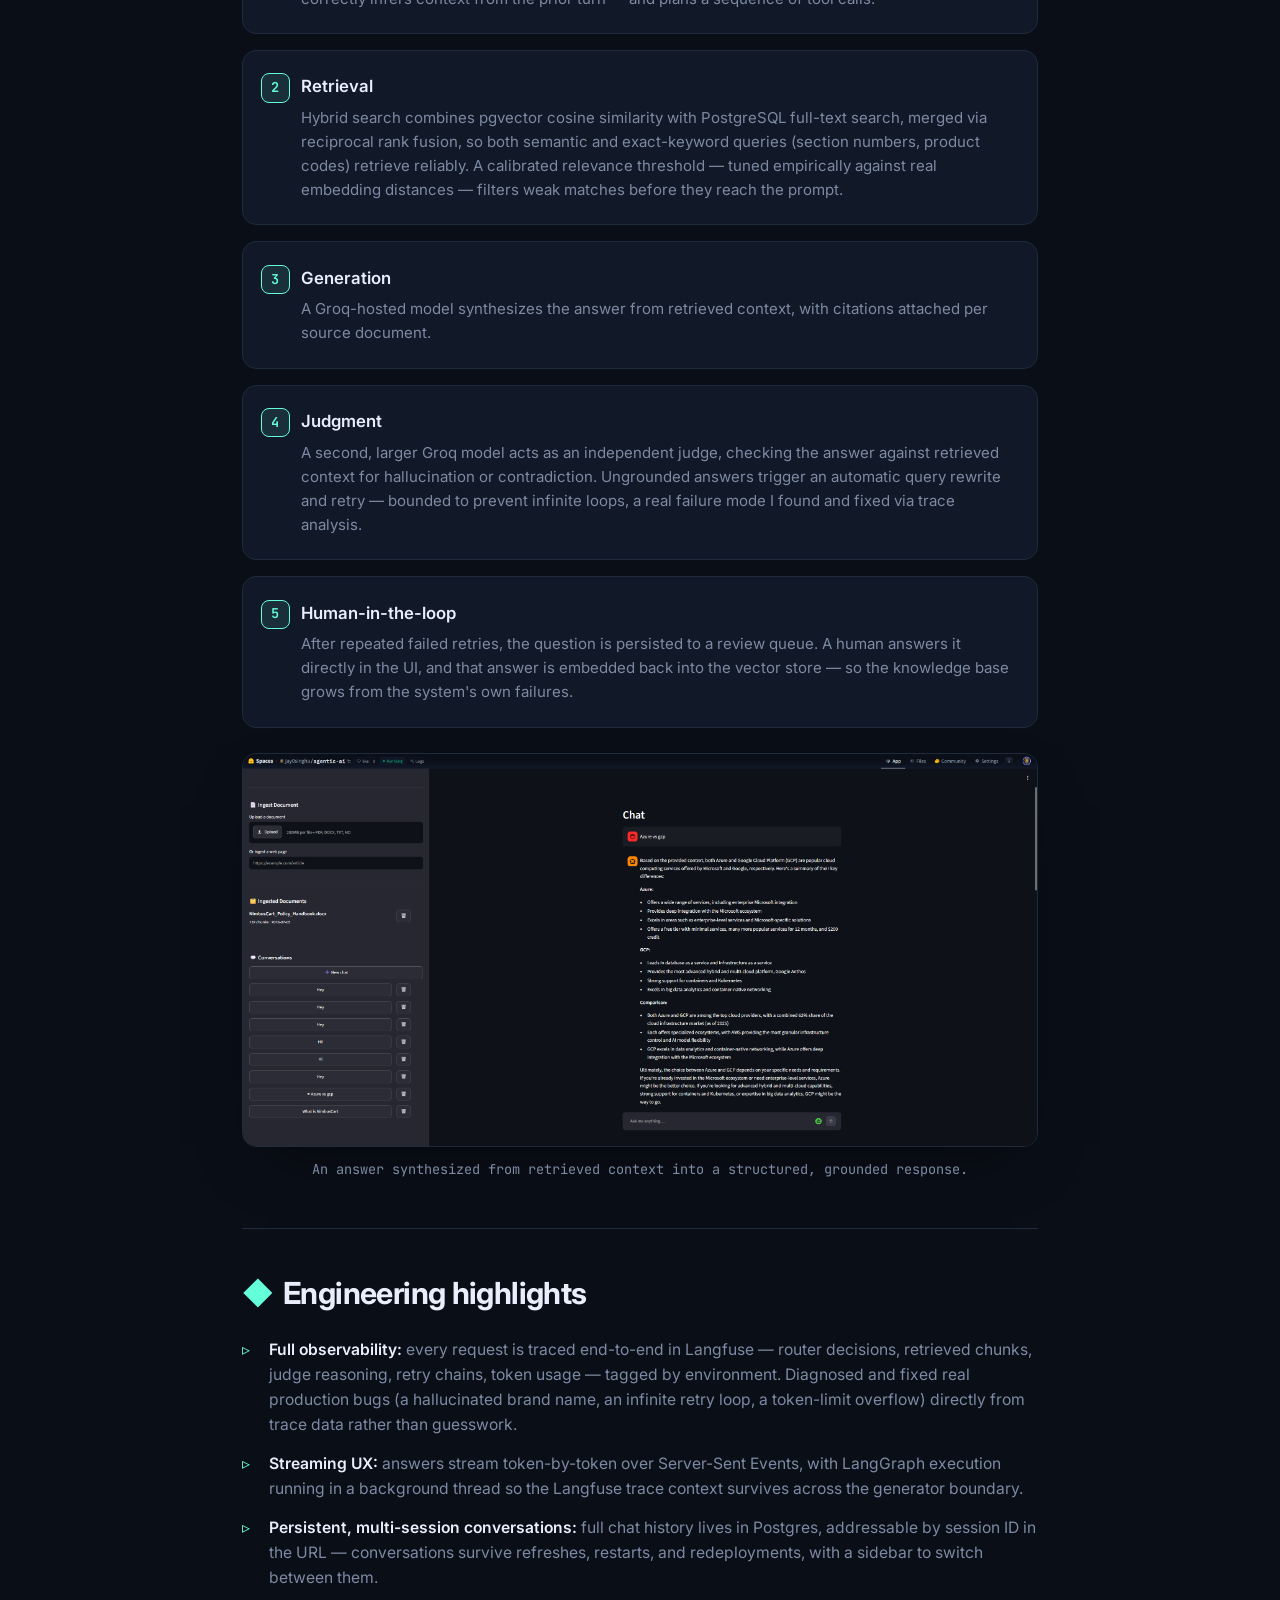
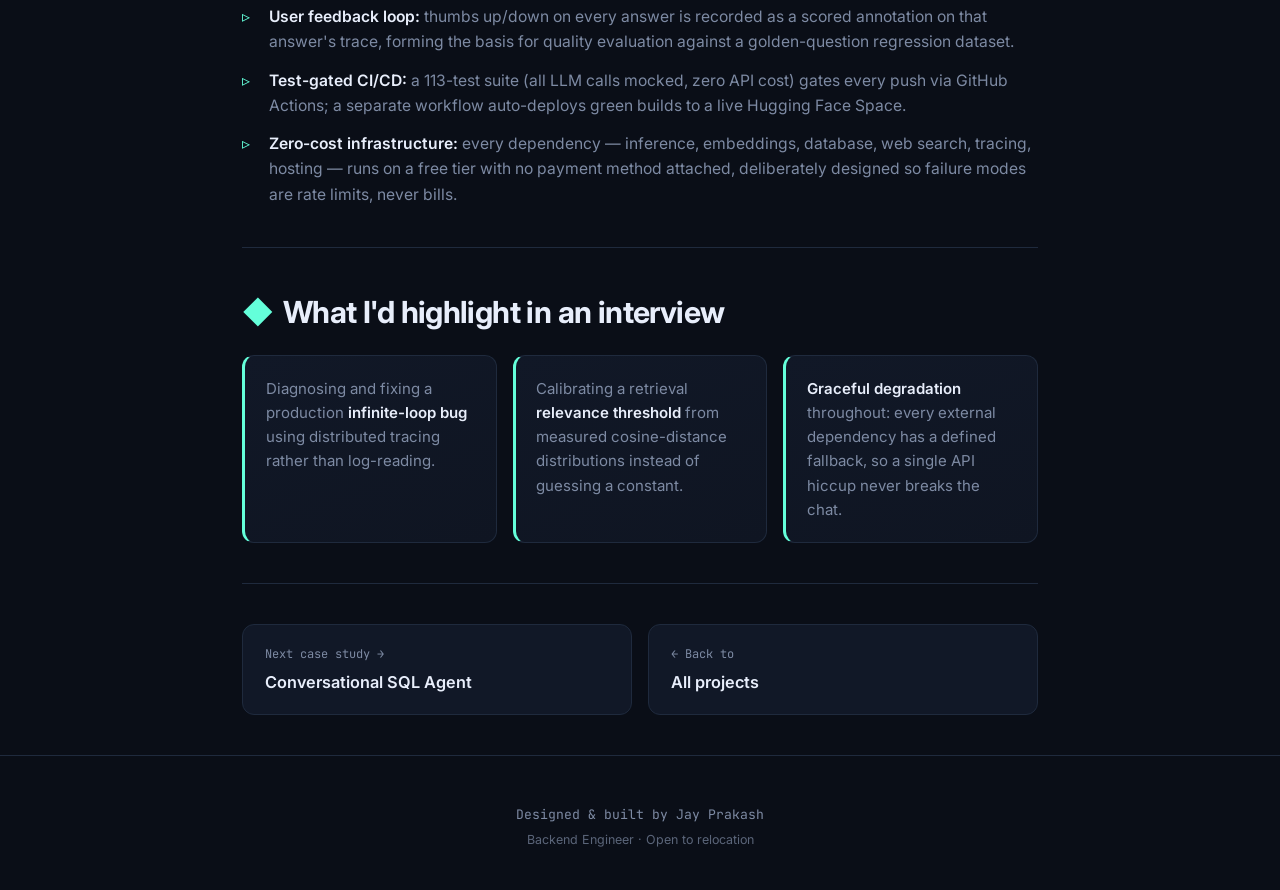
==== commit a14f10bf: "Add screenshots to SQL Agent and Agentic RAG case studies - SQL Agent: hero chat shot + safety-refus" ====
--- a/agentic-rag.html
+++ b/agentic-rag.html
@@ -5,6 +5,16 @@
   <meta name="viewport" content="width=device-width, initial-scale=1.0" />
   <title>Agentic RAG System — Case Study · Jay Prakash</title>
   <meta name="description" content="A production-deployed, multi-tool RAG system built with LangGraph: hybrid retrieval, LLM-as-judge grading, human-in-the-loop learning, and full Langfuse observability." />
+
+  <meta property="og:title" content="Agentic RAG System — Case Study · Jay Prakash" />
+  <meta property="og:description" content="A production-deployed, multi-tool RAG system built with LangGraph — hybrid retrieval, LLM-as-judge grading, human-in-the-loop learning, full observability." />
+  <meta property="og:type" content="article" />
+  <meta property="og:url" content="https://jay0singh.github.io/agentic-rag.html" />
+  <meta property="og:image" content="https://jay0singh.github.io/assets/og-image.png" />
+  <meta property="og:image:width" content="1200" />
+  <meta property="og:image:height" content="630" />
+  <meta name="twitter:card" content="summary_large_image" />
+  <meta name="twitter:image" content="https://jay0singh.github.io/assets/og-image.png" />
 
   <link rel="preconnect" href="https://fonts.googleapis.com" />
   <link rel="preconnect" href="https://fonts.gstatic.com" crossorigin />
@@ -46,6 +56,11 @@
       </div>
     </section>
 
+    <figure class="cs-figure reveal">
+      <img src="assets/rag-chat.png" alt="The Agentic AI app: a sidebar for document ingestion and retrieval settings, and a chat showing generate/judge routing tags, a Judge reasoning panel, and answer feedback." loading="lazy" />
+      <figcaption>The live app on Hugging Face Spaces — document ingestion, retrieval controls, per-answer <strong>generate / judge</strong> routing tags, a judge-reasoning panel, and thumbs feedback.</figcaption>
+    </figure>
+
     <section class="cs-section reveal">
       <h2><span class="cs-ic">◆</span> What it does</h2>
       <p>
@@ -82,6 +97,10 @@
           <p>After repeated failed retries, the question is persisted to a review queue. A human answers it directly in the UI, and that answer is embedded back into the vector store — so the knowledge base grows from the system's own failures.</p>
         </li>
       </ol>
+      <figure class="cs-figure reveal" style="margin-top: 1.6rem;">
+        <img src="assets/rag-answer.png" alt="An example answer comparing Azure vs GCP, synthesized into a structured response from retrieved context." loading="lazy" />
+        <figcaption>An answer synthesized from retrieved context into a structured, grounded response.</figcaption>
+      </figure>
     </section>
 
     <section class="cs-section reveal">
--- a/styles.css
+++ b/styles.css
@@ -515,3 +515,36 @@
 @media (max-width: 560px) {
   .cs-actions .btn { flex: 1; justify-content: center; }
 }
+
+/* Case-study hero screenshot */
+.cs-figure { margin: 0 0 0.5rem; }
+.cs-figure img {
+  width: 100%; height: auto; display: block; border-radius: 14px;
+  border: 1px solid var(--border); background: var(--bg-alt);
+  box-shadow: 0 24px 60px -28px rgba(0,0,0,0.65);
+  cursor: zoom-in; transition: transform 0.35s var(--ease), border-color 0.3s;
+}
+.cs-figure img:hover { transform: translateY(-3px); border-color: var(--accent); }
+.cs-figure figcaption {
+  margin-top: 0.7rem; font-size: 0.85rem; color: var(--text-dim);
+  text-align: center; font-family: var(--font-mono);
+}
+
+/* Lightbox */
+.cs-lightbox {
+  position: fixed; inset: 0; z-index: 200; display: grid; place-items: center;
+  padding: 4vw; background: rgba(3, 7, 14, 0.9); backdrop-filter: blur(6px);
+  opacity: 0; visibility: hidden; transition: opacity 0.25s, visibility 0.25s;
+}
+.cs-lightbox.open { opacity: 1; visibility: visible; }
+.cs-lightbox img {
+  max-width: 100%; max-height: 90vh; border-radius: 12px;
+  border: 1px solid var(--border); box-shadow: 0 30px 80px -20px rgba(0,0,0,0.8);
+}
+.cs-lightbox__close {
+  position: absolute; top: 1.3rem; right: 1.6rem; width: 44px; height: 44px;
+  border-radius: 10px; border: 1px solid var(--border); background: var(--card);
+  color: var(--text-strong); font-size: 1.4rem; cursor: pointer; line-height: 1;
+  display: grid; place-items: center; transition: all 0.2s;
+}
+.cs-lightbox__close:hover { border-color: var(--accent); color: var(--accent); }
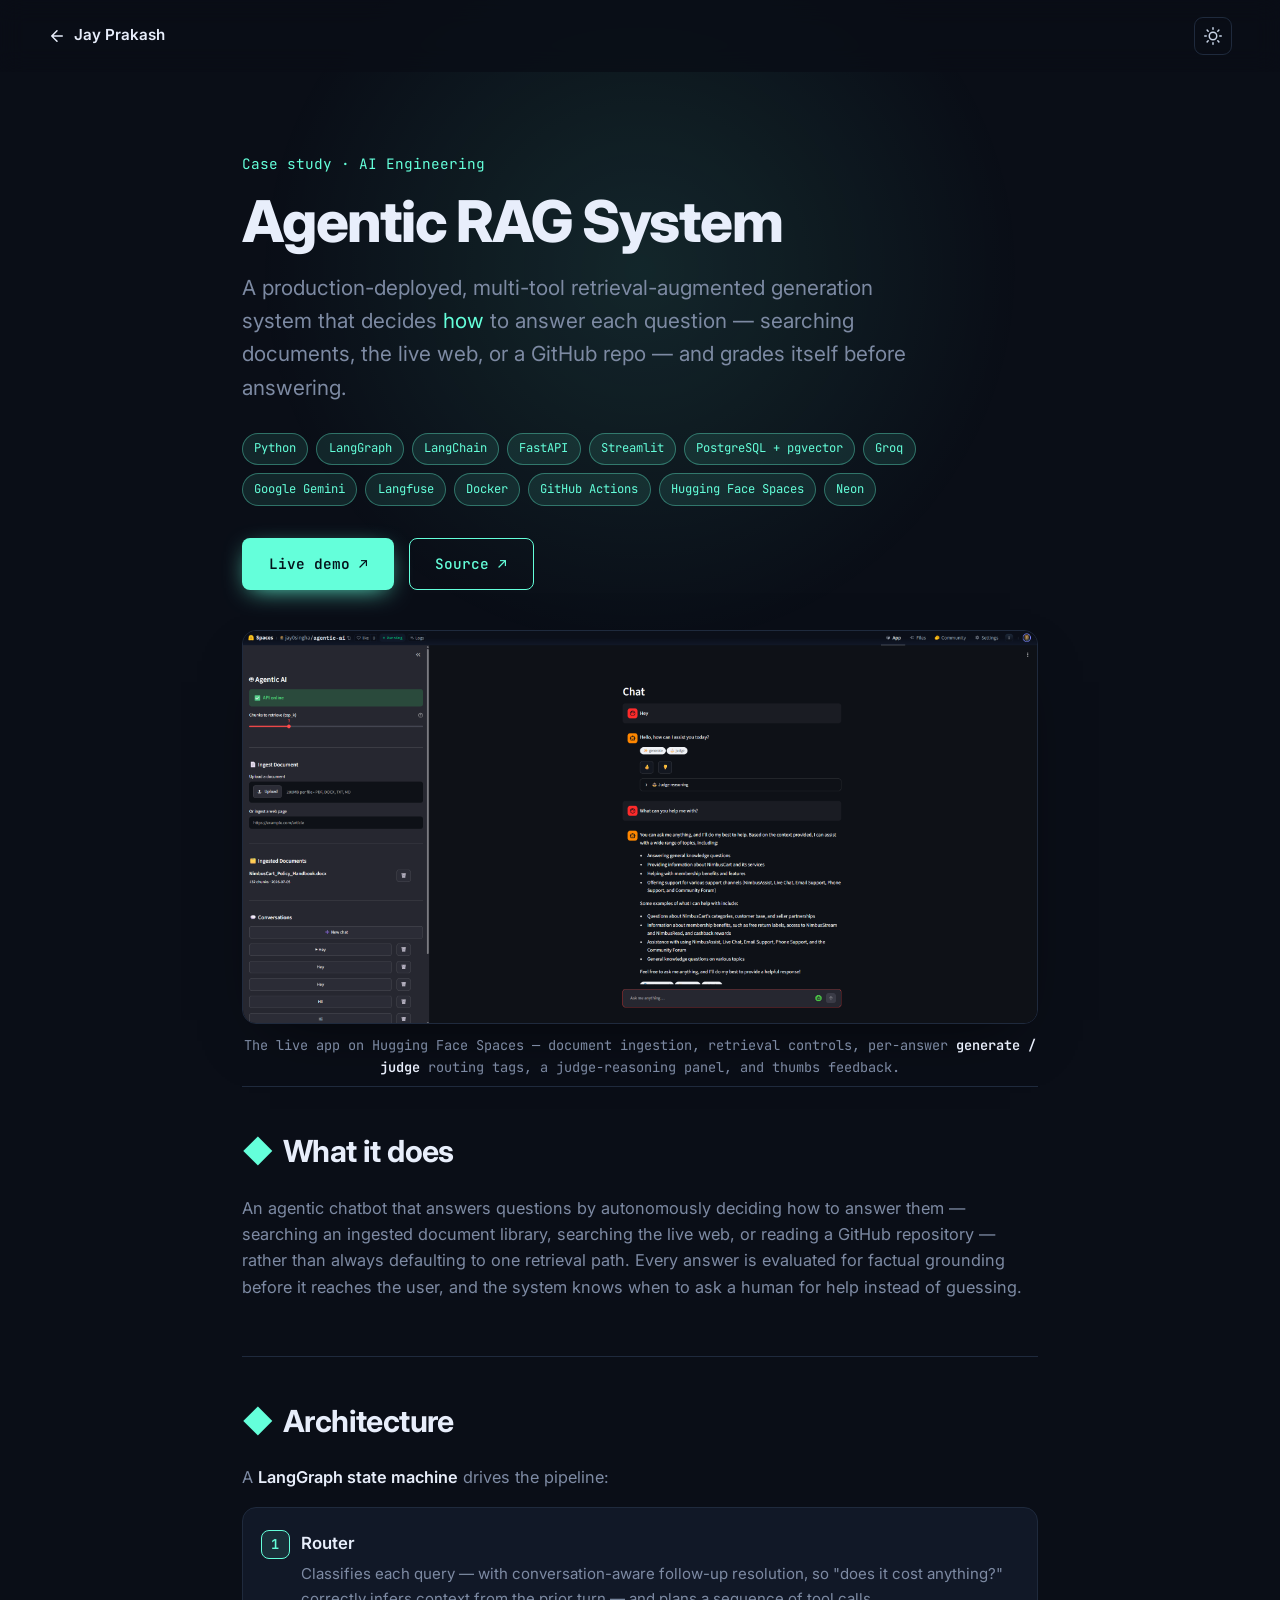
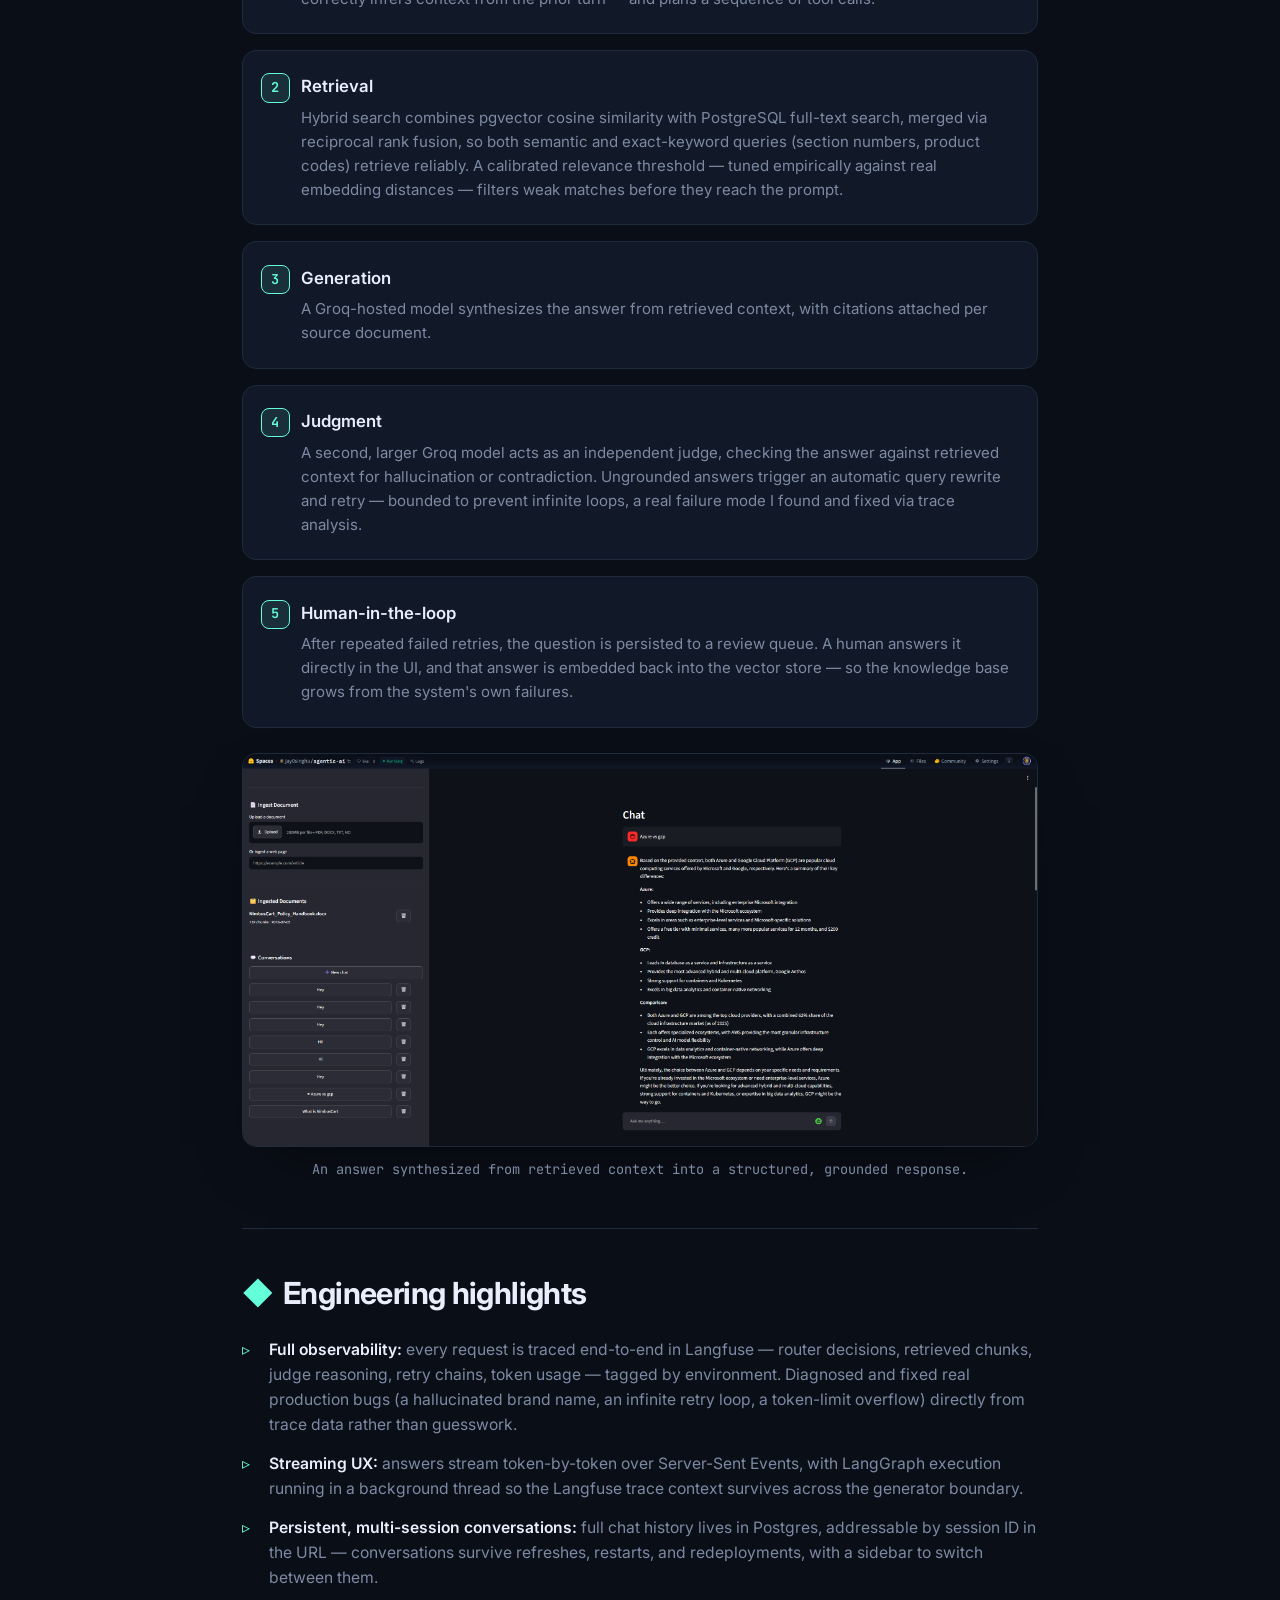
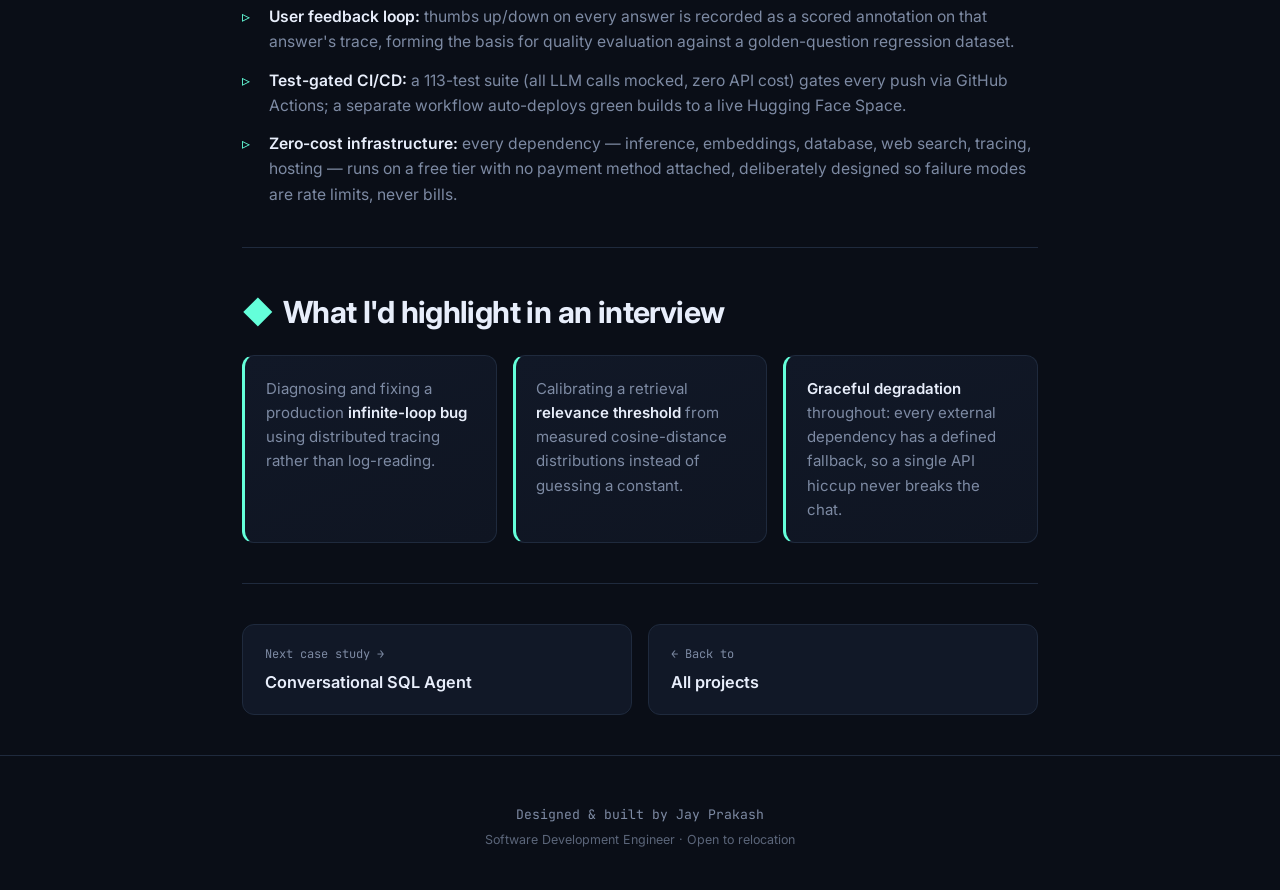
==== commit 9e19d58b: "Retitle self-description to Software Development Engineer Update hero, about, footers, meta tags, an" ====
--- a/agentic-rag.html
+++ b/agentic-rag.html
@@ -138,7 +138,7 @@
 
   <footer class="footer">
     <p class="footer__note">Designed &amp; built by Jay Prakash</p>
-    <p class="footer__sub">Backend Engineer · Open to relocation</p>
+    <p class="footer__sub">Software Development Engineer · Open to relocation</p>
   </footer>
 
   <script src="case-study.js"></script>
